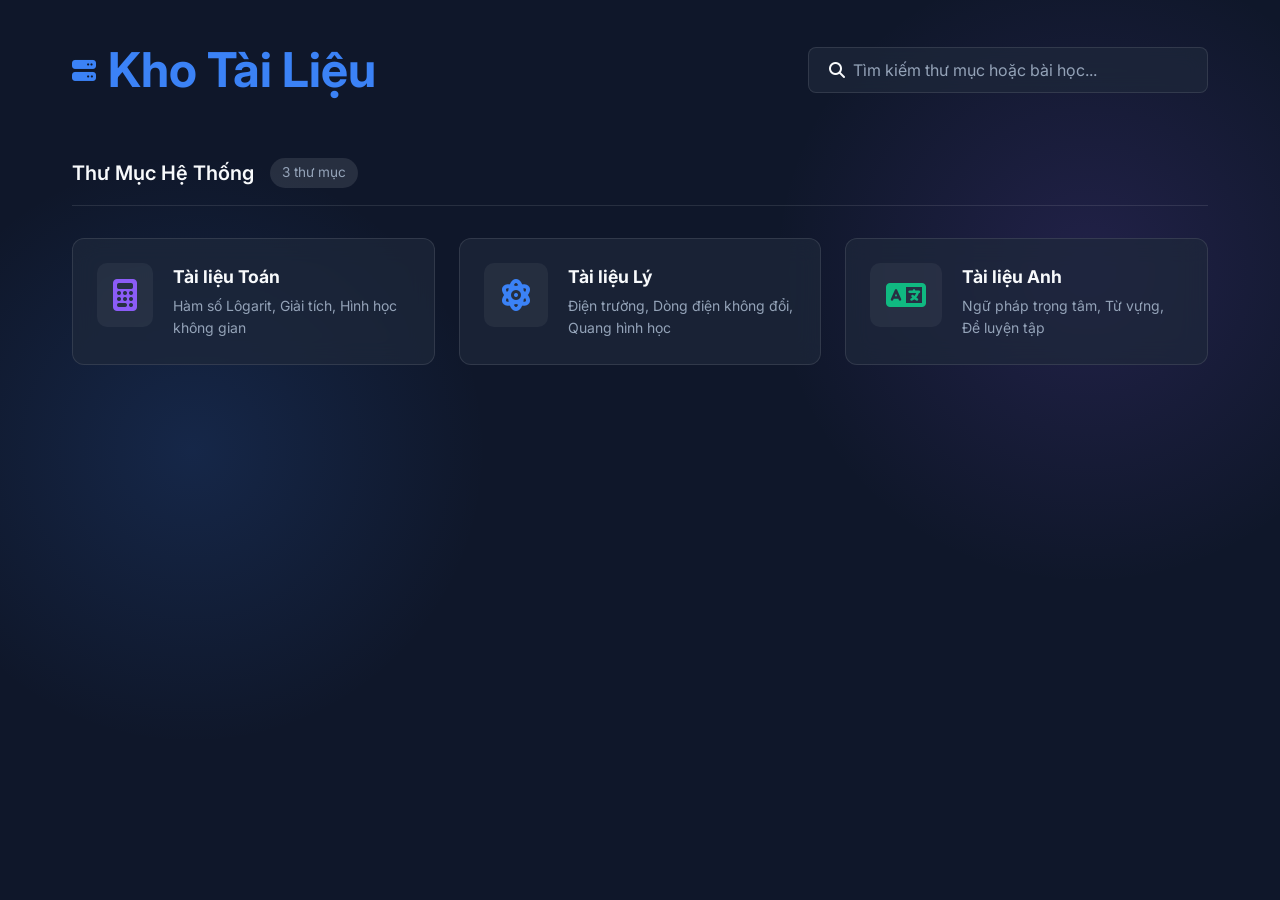
==== index.html @ 354f8611 "Update link in folder card to point to anh.html" ====
<!DOCTYPE html>
<html lang="vi">
<head>
    <meta charset="UTF-8">
    <meta name="viewport" content="width=device-width, initial-scale=1.0">
    <title>Hệ Thống Lưu Trữ Tài Liệu</title>
    <link href="https://fonts.googleapis.com/css2?family=Inter:wght@300;400;600&display=swap" rel="stylesheet">
    <link rel="stylesheet" href="https://cdnjs.cloudflare.com/ajax/libs/font-awesome/6.4.0/css/all.min.css">
    <link rel="stylesheet" href="style.css">
</head>
<body>
    <div class="container">
        <header>
            <div class="logo">
                <i class="fa-solid fa-server"></i>
                <h1>Kho Tài Liệu</h1>
            </div>
            <div class="search-bar">
                <i class="fa-solid fa-magnifying-glass"></i>
                <input type="text" id="searchInput" placeholder="Tìm kiếm thư mục hoặc bài học...">
            </div>
        </header>

        <main>
            <div class="section-title">
                <h2>Thư Mục Hệ Thống</h2>
                <span class="item-count" id="itemCount">Đang tải...</span>
            </div>

            <div class="grid-container" id="folderGrid">
                
                <a href="#" class="folder-card">
                    <div class="folder-icon math-color"><i class="fa-solid fa-calculator"></i></div>
                    <div class="folder-info">
                        <h3>Tài liệu Toán</h3>
                        <p>Hàm số Lôgarit, Giải tích, Hình học không gian</p>
                    </div>
                </a>

                <a href="#" class="folder-card">
                    <div class="folder-icon doc-color"><i class="fa-solid fa-atom"></i></div>
                    <div class="folder-info">
                        <h3>Tài liệu Lý</h3>
                        <p>Điện trường, Dòng điện không đổi, Quang hình học</p>
                    </div>
                </a>

                <a href="anh.html" class="folder-card">
                    <div class="folder-icon cyber-color"><i class="fa-solid fa-language"></i></div>
                    <div class="folder-info">
                        <h3>Tài liệu Anh</h3>
                        <p>Ngữ pháp trọng tâm, Từ vựng, Đề luyện tập</p>
                    </div>
                </a>

            </div>
        </main>
    </div>

    <script src="script.js"></script>
</body>
</html>
---- style.css ----
/* Reset CSS cơ bản */
* {
    margin: 0;
    padding: 0;
    box-sizing: border-box;
}

:root {
    --bg-main: #0f172a;       /* Nền tối sâu */
    --glass-bg: rgba(30, 41, 59, 0.7); /* Nền kính */
    --glass-border: rgba(255, 255, 255, 0.1);
    --glass-shadow: 0 8px 32px 0 rgba(0, 0, 0, 0.37);
    --text-main: #f8fafc;
    --text-muted: #94a3b8;
    --accent: #3b82f6;
    --hover-bg: rgba(255, 255, 255, 0.05);
}

body {
    font-family: 'Inter', sans-serif;
    background-color: var(--bg-main);
    color: var(--text-main);
    min-height: 100vh;
    line-height: 1.6;
    /* Thêm một chút gradient nền mờ cho đẹp */
    background-image: radial-gradient(circle at 15% 50%, rgba(59, 130, 246, 0.15), transparent 25%),
                      radial-gradient(circle at 85% 30%, rgba(139, 92, 246, 0.15), transparent 25%);
}

a {
    text-decoration: none;
    color: inherit;
}

.container {
    max-width: 1200px;
    margin: 0 auto;
    padding: 2rem;
}

/* --- Header & Thanh tìm kiếm --- */
header {
    display: flex;
    justify-content: space-between;
    align-items: center;
    margin-bottom: 3rem;
    flex-wrap: wrap;
    gap: 1rem;
}

.logo {
    display: flex;
    align-items: center;
    gap: 0.75rem;
    font-size: 1.5rem;
    font-weight: 600;
    color: var(--accent);
}

.search-bar {
    background: var(--glass-bg);
    border: 1px solid var(--glass-border);
    border-radius: 8px;
    padding: 0.75rem 1.25rem;
    display: flex;
    align-items: center;
    gap: 0.5rem;
    width: 100%;
    max-width: 400px;
    backdrop-filter: blur(10px);
    -webkit-backdrop-filter: blur(10px);
    transition: all 0.3s ease;
}

.search-bar:focus-within {
    border-color: var(--accent);
    box-shadow: 0 0 0 2px rgba(59, 130, 246, 0.2);
}

.search-bar input {
    background: transparent;
    border: none;
    color: var(--text-main);
    width: 100%;
    outline: none;
    font-size: 1rem;
    font-family: inherit;
}

.search-bar input::placeholder {
    color: var(--text-muted);
}

/* --- Main Content --- */
.section-title {
    display: flex;
    align-items: center;
    gap: 1rem;
    margin-bottom: 2rem;
    border-bottom: 1px solid var(--glass-border);
    padding-bottom: 1rem;
}

.section-title h2 {
    font-size: 1.25rem;
    font-weight: 600;
}

.item-count {
    background: rgba(255, 255, 255, 0.1);
    padding: 0.25rem 0.75rem;
    border-radius: 20px;
    font-size: 0.85rem;
    color: var(--text-muted);
}

/* --- Grid Hệ Thống --- */
.grid-container {
    display: grid;
    grid-template-columns: repeat(auto-fill, minmax(320px, 1fr));
    gap: 1.5rem;
}

.folder-card {
    background: var(--glass-bg);
    backdrop-filter: blur(12px);
    -webkit-backdrop-filter: blur(12px);
    border: 1px solid var(--glass-border);
    border-radius: 12px;
    padding: 1.5rem;
    display: flex;
    align-items: flex-start;
    gap: 1.25rem;
    transition: transform 0.2s ease, box-shadow 0.2s ease, background 0.2s ease;
}

.folder-card:hover {
    transform: translateY(-4px);
    box-shadow: var(--glass-shadow);
    background: var(--hover-bg);
    border-color: rgba(255, 255, 255, 0.2);
}

.folder-icon {
    font-size: 2rem;
    padding: 1rem;
    border-radius: 10px;
    display: flex;
    align-items: center;
    justify-content: center;
    background: rgba(255, 255, 255, 0.05);
}

/* Tùy chỉnh màu Icon cho từng môn học/thư mục */
.html-color { color: #e34f26; }
.cyber-color { color: #10b981; }
.python-color { color: #f59e0b; }
.math-color { color: #8b5cf6; }
.chem-color { color: #ec4899; }
.doc-color { color: #3b82f6; }

.folder-info h3 {
    font-size: 1.1rem;
    margin-bottom: 0.25rem;
    color: var(--text-main);
}

.folder-info p {
    font-size: 0.875rem;
    color: var(--text-muted);
}

/* --- Responsive --- */
@media (max-width: 768px) {
    header {
        flex-direction: column;
        align-items: flex-start;
    }
    .search-bar {
        max-width: 100%;
    }
    .grid-container {
        grid-template-columns: 1fr;
    }
}
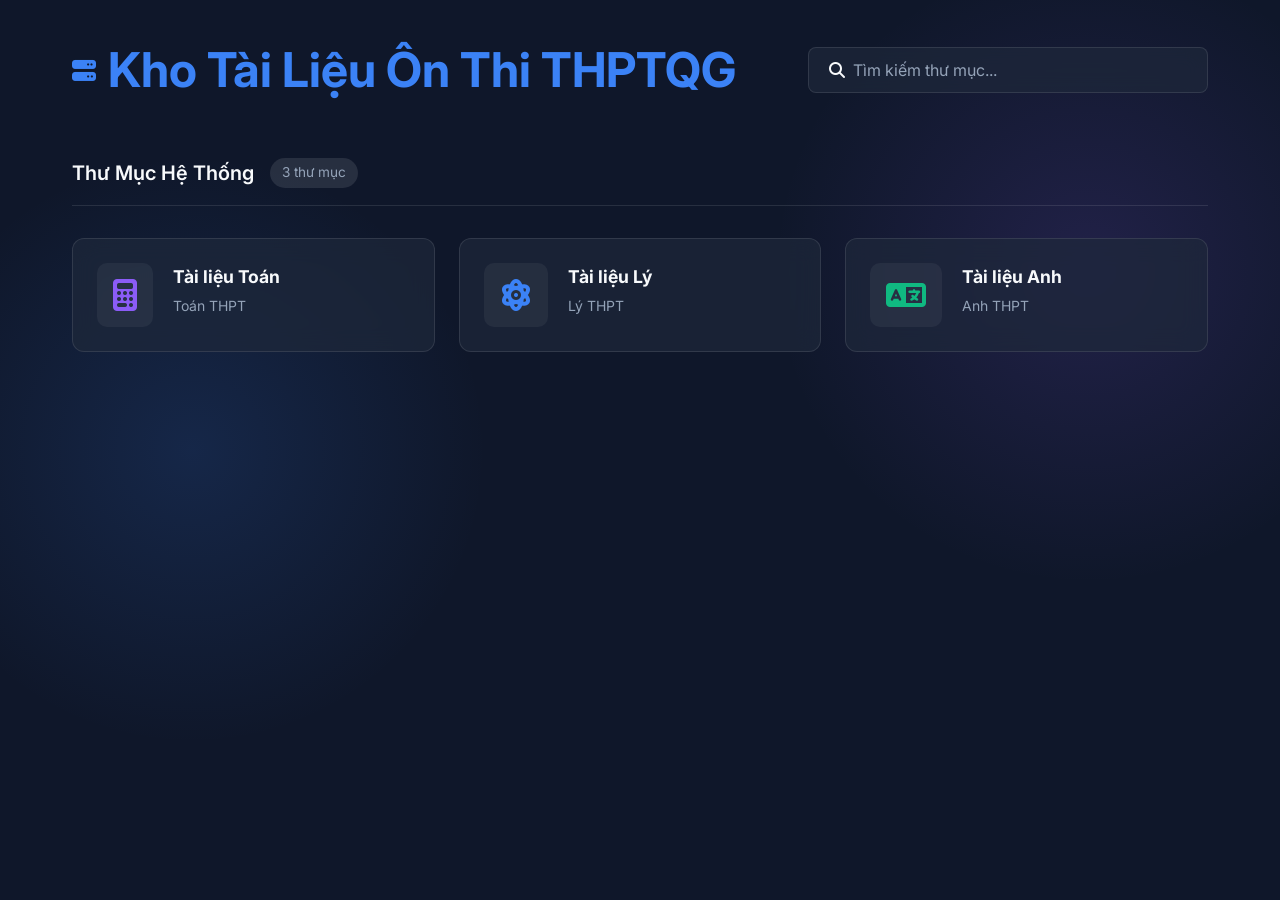
==== commit c46bbdb6: "Update titles and placeholders in index.html" ====
--- a/index.html
+++ b/index.html
@@ -3,7 +3,7 @@
 <head>
     <meta charset="UTF-8">
     <meta name="viewport" content="width=device-width, initial-scale=1.0">
-    <title>Hệ Thống Lưu Trữ Tài Liệu</title>
+    <title>TÀI LIỆU THPTQG</title>
     <link href="https://fonts.googleapis.com/css2?family=Inter:wght@300;400;600&display=swap" rel="stylesheet">
     <link rel="stylesheet" href="https://cdnjs.cloudflare.com/ajax/libs/font-awesome/6.4.0/css/all.min.css">
     <link rel="stylesheet" href="style.css">
@@ -13,11 +13,11 @@
         <header>
             <div class="logo">
                 <i class="fa-solid fa-server"></i>
-                <h1>Kho Tài Liệu</h1>
+                <h1>Kho Tài Liệu Ôn Thi THPTQG</h1>
             </div>
             <div class="search-bar">
                 <i class="fa-solid fa-magnifying-glass"></i>
-                <input type="text" id="searchInput" placeholder="Tìm kiếm thư mục hoặc bài học...">
+                <input type="text" id="searchInput" placeholder="Tìm kiếm thư mục...">
             </div>
         </header>
 
@@ -33,7 +33,7 @@
                     <div class="folder-icon math-color"><i class="fa-solid fa-calculator"></i></div>
                     <div class="folder-info">
                         <h3>Tài liệu Toán</h3>
-                        <p>Hàm số Lôgarit, Giải tích, Hình học không gian</p>
+                        <p>Toán THPT</p>
                     </div>
                 </a>
 
@@ -41,7 +41,7 @@
                     <div class="folder-icon doc-color"><i class="fa-solid fa-atom"></i></div>
                     <div class="folder-info">
                         <h3>Tài liệu Lý</h3>
-                        <p>Điện trường, Dòng điện không đổi, Quang hình học</p>
+                        <p>Lý THPT</p>
                     </div>
                 </a>
 
@@ -49,7 +49,7 @@
                     <div class="folder-icon cyber-color"><i class="fa-solid fa-language"></i></div>
                     <div class="folder-info">
                         <h3>Tài liệu Anh</h3>
-                        <p>Ngữ pháp trọng tâm, Từ vựng, Đề luyện tập</p>
+                        <p>Anh THPT</p>
                     </div>
                 </a>
 
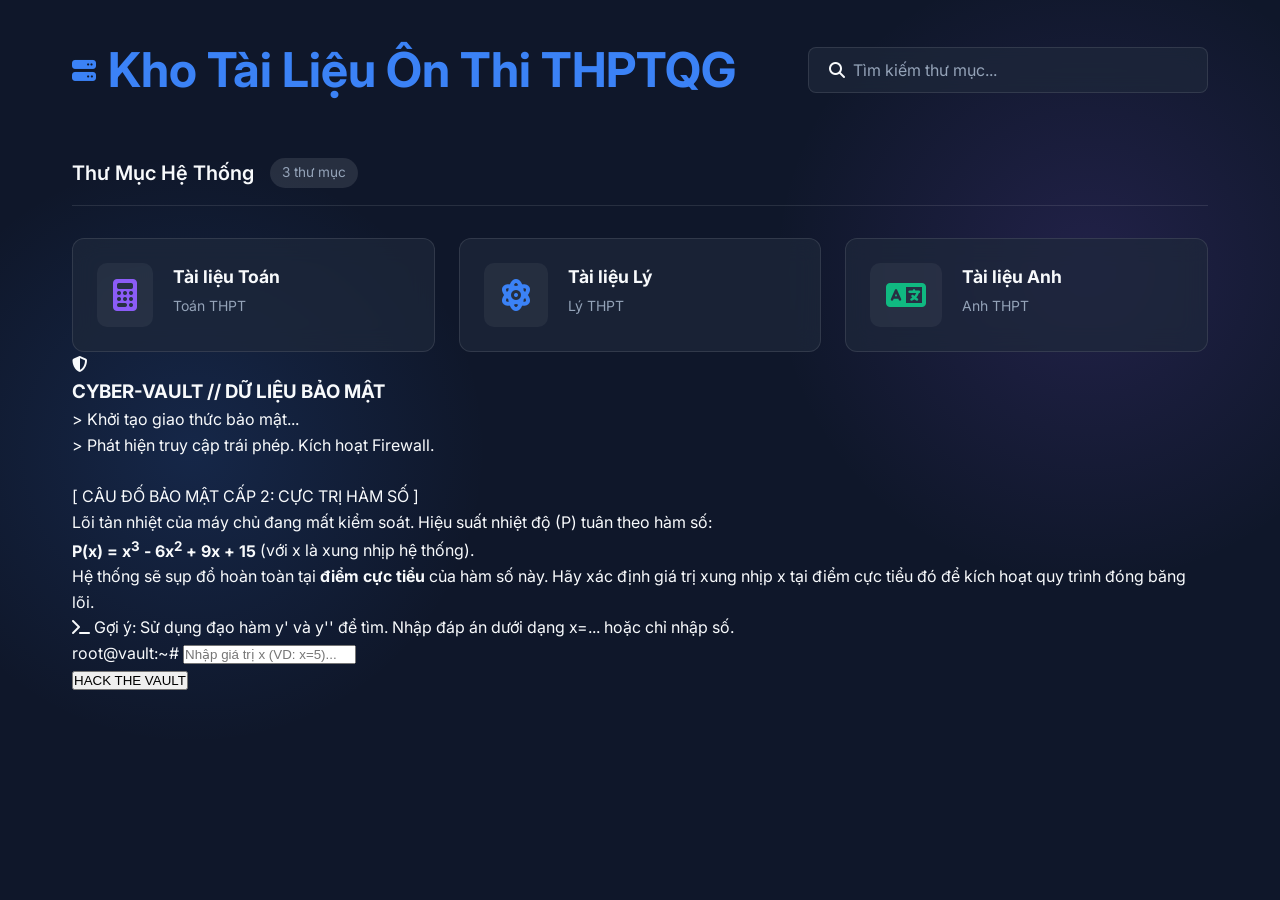
==== commit ebc3bb4b: "Add Cyber Vault section with puzzle and input" ====
--- a/index.html
+++ b/index.html
@@ -54,6 +54,54 @@
                 </a>
 
             </div>
+            <div class="cyber-vault-section">
+    <div class="glass-card vault-container">
+        <div class="vault-header">
+            <i class="fa-solid fa-shield-halved"></i> 
+            <h3>CYBER-VAULT // DỮ LIỆU BẢO MẬT</h3>
+        </div>
+        
+        <div class="terminal-screen" id="terminalScreen">
+            <div class="scanline"></div>
+            <p class="sys-msg">> Khởi tạo giao thức bảo mật...</p>
+            <p class="sys-msg">> Phát hiện truy cập trái phép. Kích hoạt Firewall.</p>
+            <br>
+            <p class="puzzle-text">
+                [ CÂU ĐỐ BẢO MẬT CẤP 2: CỰC TRỊ HÀM SỐ ]<br>
+                Lõi tản nhiệt của máy chủ đang mất kiểm soát. Hiệu suất nhiệt độ (P) tuân theo hàm số: <br>
+                <b>P(x) = x<sup>3</sup> - 6x<sup>2</sup> + 9x + 15</b> (với x là xung nhịp hệ thống). <br>
+                Hệ thống sẽ sụp đổ hoàn toàn tại <b>điểm cực tiểu</b> của hàm số này. Hãy xác định giá trị xung nhịp x tại điểm cực tiểu đó để kích hoạt quy trình đóng băng lõi.
+            </p>
+            <p class="puzzle-hint">
+                <i class="fa-solid fa-terminal"></i> Gợi ý: Sử dụng đạo hàm y' và y'' để tìm. Nhập đáp án dưới dạng x=... hoặc chỉ nhập số.
+            </p>
+            
+            <div class="input-group">
+                <span class="prompt">root@vault:~#</span>
+                <input type="text" id="vaultInput" placeholder="Nhập giá trị x (VD: x=5)..." autocomplete="off">
+            </div>
+            
+            <button id="hackBtn" class="hack-btn">HACK THE VAULT</button>
+            <p id="vaultFeedback" class="vault-feedback"></p>
+        </div>
+
+        <div class="secret-content" id="secretContent" style="display: none;">
+            <div class="unlock-success">
+                <i class="fa-solid fa-lock-open unlock-icon"></i>
+                <h4>TRUY CẬP THÀNH CÔNG</h4>
+                <p>Đã giải mã phân vùng ẩn.</p>
+                
+                <div class="vip-file">
+                    <div class="file-name">
+                        <i class="fa-solid fa-file-pdf" style="color: #ef4444; font-size: 1.5rem;"></i>
+                        <span>Bí kíp giải nhanh Toán - Giới hạn & Đạo hàm (Lưu hành nội bộ)</span>
+                    </div>
+                    <a href="#" class="download-btn"><i class="fa-solid fa-download"></i> Tải Xuống</a>
+                </div>
+            </div>
+        </div>
+    </div>
+</div>
         </main>
     </div>
 
--- a/style.css
+++ b/style.css
@@ -1,4 +1,3 @@
-/* Reset CSS cơ bản */
 * {
     margin: 0;
     padding: 0;
@@ -6,8 +5,8 @@
 }
 
 :root {
-    --bg-main: #0f172a;       /* Nền tối sâu */
-    --glass-bg: rgba(30, 41, 59, 0.7); /* Nền kính */
+    --bg-main: #0f172a;       
+    --glass-bg: rgba(30, 41, 59, 0.7); 
     --glass-border: rgba(255, 255, 255, 0.1);
     --glass-shadow: 0 8px 32px 0 rgba(0, 0, 0, 0.37);
     --text-main: #f8fafc;
@@ -22,7 +21,7 @@
     color: var(--text-main);
     min-height: 100vh;
     line-height: 1.6;
-    /* Thêm một chút gradient nền mờ cho đẹp */
+    
     background-image: radial-gradient(circle at 15% 50%, rgba(59, 130, 246, 0.15), transparent 25%),
                       radial-gradient(circle at 85% 30%, rgba(139, 92, 246, 0.15), transparent 25%);
 }
@@ -38,7 +37,7 @@
     padding: 2rem;
 }
 
-/* --- Header & Thanh tìm kiếm --- */
+
 header {
     display: flex;
     justify-content: space-between;
@@ -91,7 +90,7 @@
     color: var(--text-muted);
 }
 
-/* --- Main Content --- */
+
 .section-title {
     display: flex;
     align-items: center;
@@ -114,7 +113,7 @@
     color: var(--text-muted);
 }
 
-/* --- Grid Hệ Thống --- */
+
 .grid-container {
     display: grid;
     grid-template-columns: repeat(auto-fill, minmax(320px, 1fr));
@@ -151,7 +150,7 @@
     background: rgba(255, 255, 255, 0.05);
 }
 
-/* Tùy chỉnh màu Icon cho từng môn học/thư mục */
+
 .html-color { color: #e34f26; }
 .cyber-color { color: #10b981; }
 .python-color { color: #f59e0b; }
@@ -170,7 +169,7 @@
     color: var(--text-muted);
 }
 
-/* --- Responsive --- */
+
 @media (max-width: 768px) {
     header {
         flex-direction: column;
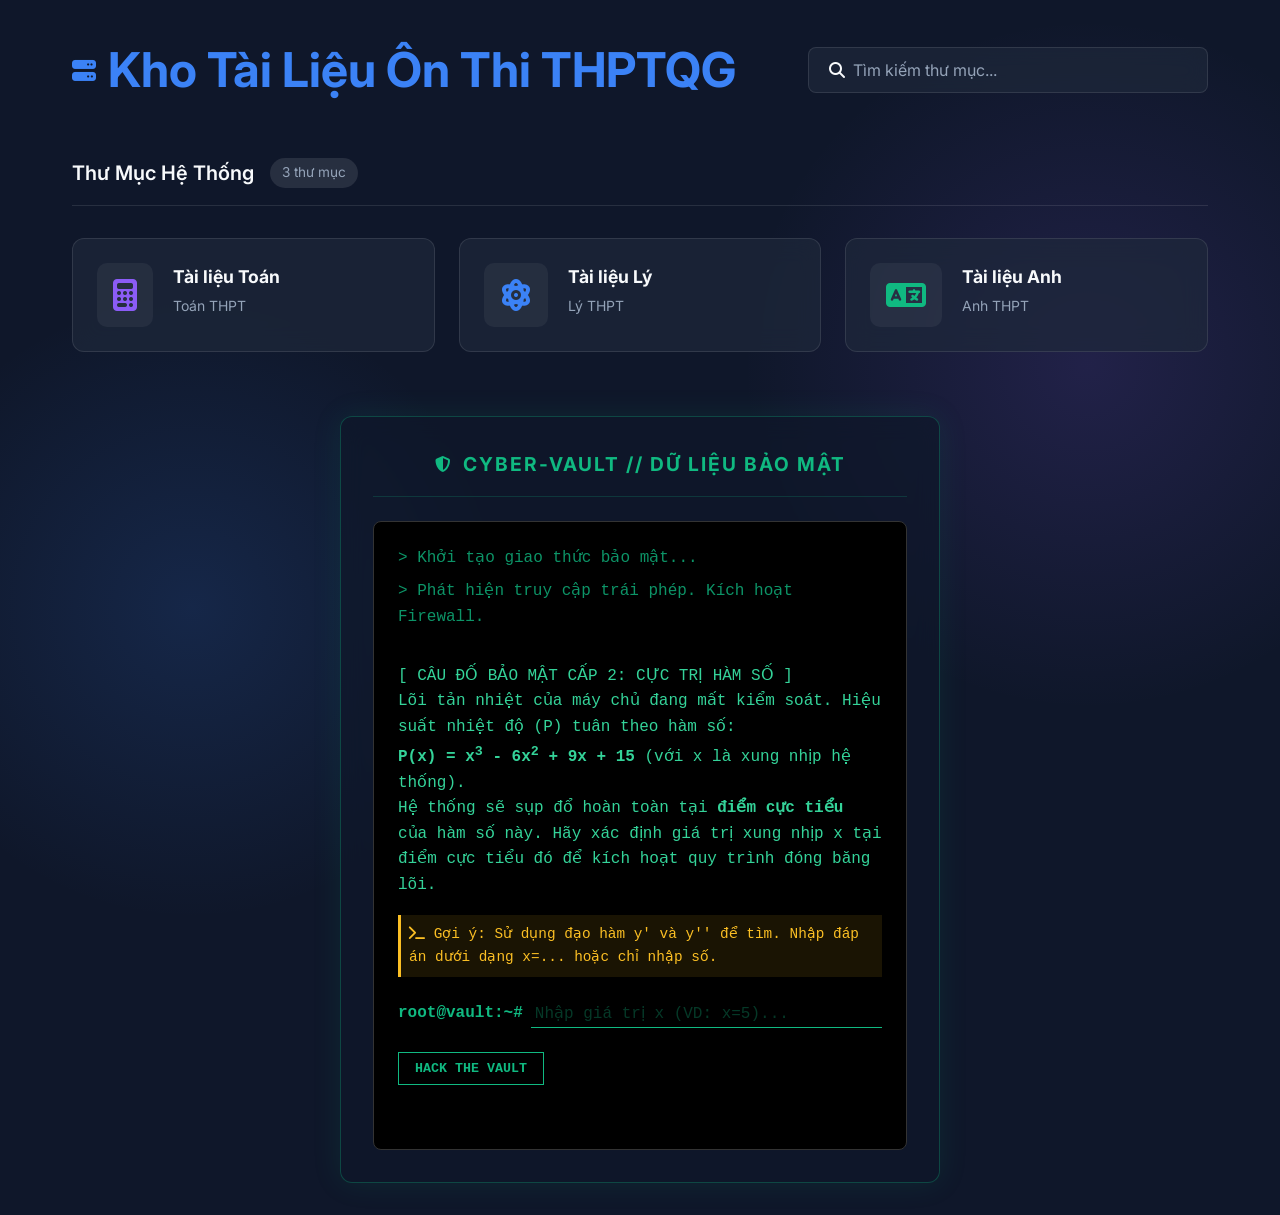
==== commit 457496ef: "Update file name display in index.html" ====
--- a/index.html
+++ b/index.html
@@ -94,7 +94,7 @@
                 <div class="vip-file">
                     <div class="file-name">
                         <i class="fa-solid fa-file-pdf" style="color: #ef4444; font-size: 1.5rem;"></i>
-                        <span>Bí kíp giải nhanh Toán - Giới hạn & Đạo hàm (Lưu hành nội bộ)</span>
+                        <span>Hiện chưa cập nhật</span>
                     </div>
                     <a href="#" class="download-btn"><i class="fa-solid fa-download"></i> Tải Xuống</a>
                 </div>
--- a/style.css
+++ b/style.css
@@ -182,3 +182,166 @@
         grid-template-columns: 1fr;
     }
 }
+/* --- CYBER-VAULT STYLES --- */
+.cyber-vault-section {
+    margin-top: 4rem;
+    display: flex;
+    justify-content: center;
+    width: 100%;
+}
+
+.vault-container {
+    background: rgba(15, 23, 42, 0.7);
+    border: 1px solid rgba(16, 185, 129, 0.3);
+    backdrop-filter: blur(12px);
+    -webkit-backdrop-filter: blur(12px);
+    padding: 2rem;
+    border-radius: 12px;
+    width: 100%;
+    max-width: 600px;
+    box-shadow: 0 0 30px rgba(16, 185, 129, 0.1);
+}
+
+.vault-header {
+    display: flex;
+    align-items: center;
+    justify-content: center;
+    gap: 0.75rem;
+    color: #10b981;
+    margin-bottom: 1.5rem;
+    border-bottom: 1px solid rgba(16, 185, 129, 0.2);
+    padding-bottom: 1rem;
+}
+
+.vault-header h3 {
+    font-size: 1.2rem;
+    letter-spacing: 2px;
+    margin: 0;
+}
+
+/* Giao diện Terminal */
+.terminal-screen {
+    background: #000000;
+    border: 1px solid #333;
+    border-radius: 8px;
+    padding: 1.5rem;
+    font-family: 'Courier New', Courier, monospace;
+    color: #10b981;
+    position: relative;
+    overflow: hidden;
+}
+
+.sys-msg {
+    margin: 0 0 0.5rem 0;
+    opacity: 0.8;
+}
+
+.puzzle-text {
+    line-height: 1.6;
+    margin-bottom: 1rem;
+    color: #34d399;
+}
+
+.puzzle-hint {
+    color: #fbbf24;
+    font-size: 0.9rem;
+    margin-bottom: 1.5rem;
+    padding: 0.5rem;
+    background: rgba(251, 191, 36, 0.1);
+    border-left: 3px solid #fbbf24;
+}
+
+.input-group {
+    display: flex;
+    align-items: center;
+    gap: 0.5rem;
+    margin-bottom: 1.5rem;
+}
+
+.prompt {
+    font-weight: bold;
+    color: #10b981;
+}
+
+#vaultInput {
+    background: transparent;
+    border: none;
+    border-bottom: 1px solid #10b981;
+    color: #fff;
+    font-family: inherit;
+    font-size: 1rem;
+    padding: 0.25rem;
+    width: 100%;
+    outline: none;
+}
+
+#vaultInput::placeholder {
+    color: rgba(16, 185, 129, 0.3);
+}
+
+.hack-btn {
+    background: transparent;
+    color: #10b981;
+    border: 1px solid #10b981;
+    padding: 0.5rem 1rem;
+    font-family: inherit;
+    font-weight: bold;
+    cursor: pointer;
+    transition: all 0.3s;
+    text-transform: uppercase;
+}
+
+.hack-btn:hover {
+    background: #10b981;
+    color: #000;
+    box-shadow: 0 0 15px rgba(16, 185, 129, 0.5);
+}
+
+.vault-feedback {
+    margin-top: 1rem;
+    font-weight: bold;
+    min-height: 1.5rem;
+}
+
+/* Nội dung Vip */
+.unlock-success {
+    text-align: center;
+    padding: 2rem 0;
+}
+
+.unlock-icon {
+    font-size: 3rem;
+    color: #10b981;
+    margin-bottom: 1rem;
+    animation: dropIn 0.5s ease-out;
+}
+
+.vip-file {
+    background: rgba(255, 255, 255, 0.05);
+    border: 1px dashed rgba(16, 185, 129, 0.5);
+    padding: 1rem;
+    border-radius: 8px;
+    margin-top: 1.5rem;
+    display: flex;
+    justify-content: space-between;
+    align-items: center;
+}
+
+.download-btn {
+    color: #10b981;
+    text-decoration: none;
+    padding: 0.5rem 1rem;
+    border: 1px solid #10b981;
+    border-radius: 4px;
+    transition: 0.3s;
+}
+
+.download-btn:hover {
+    background: #10b981;
+    color: #000;
+}
+
+@keyframes dropIn {
+    0% { transform: translateY(-20px); opacity: 0; }
+    100% { transform: translateY(0); opacity: 1; }
+}
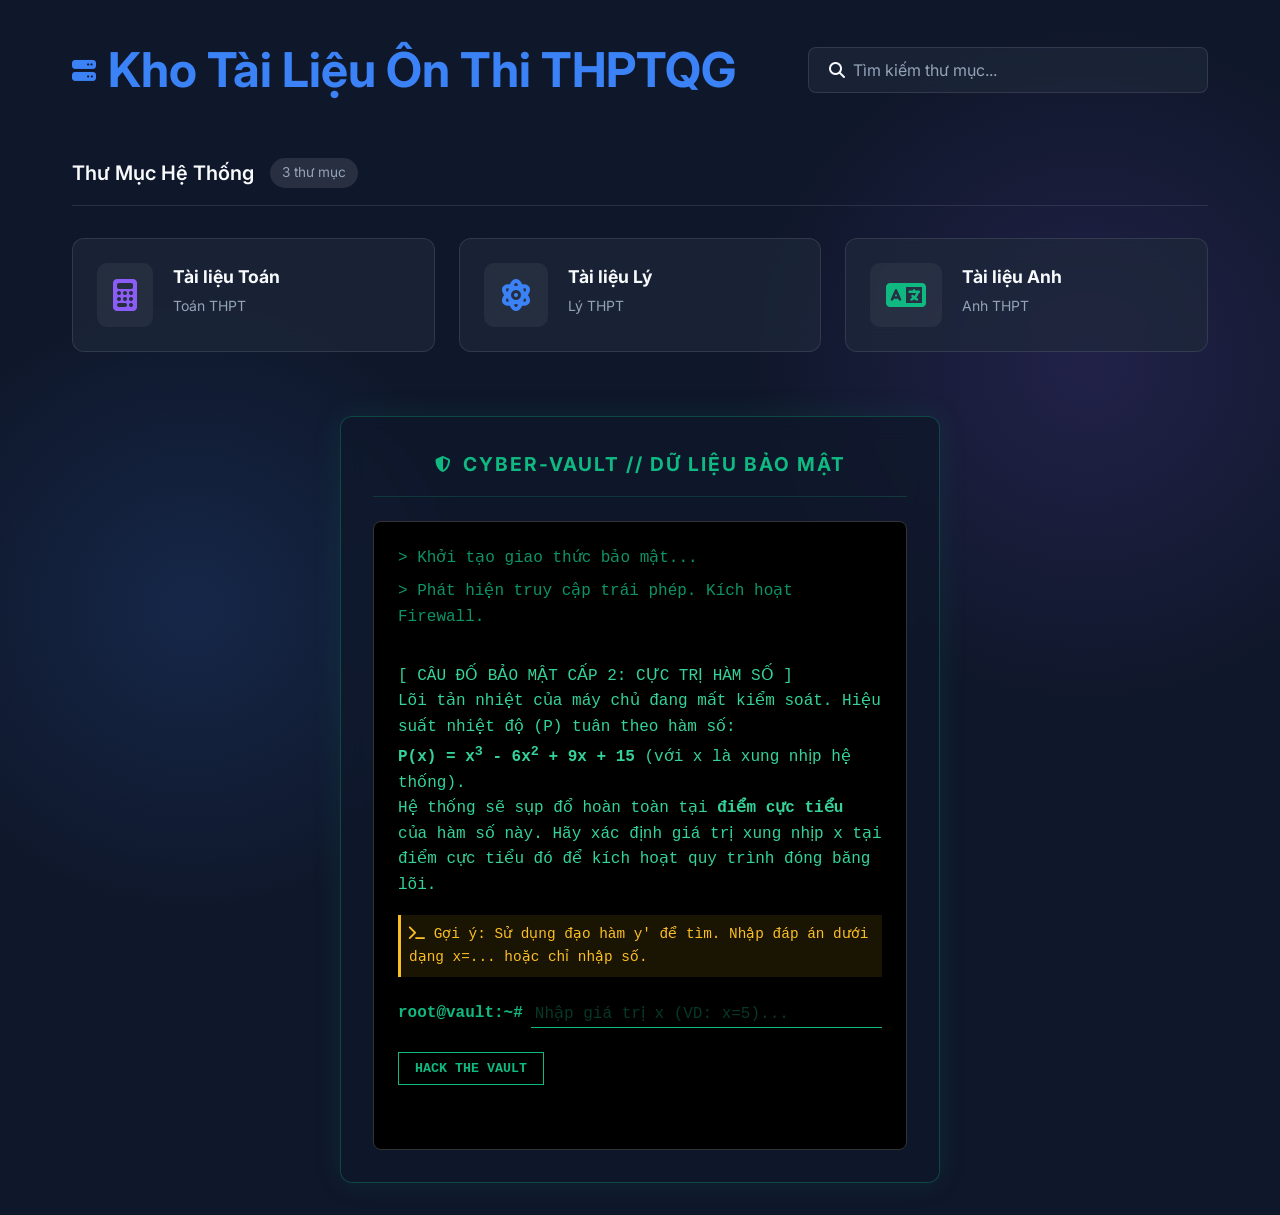
==== commit 8b0912f5: "Update hint for finding minimum using derivatives" ====
--- a/index.html
+++ b/index.html
@@ -73,7 +73,7 @@
                 Hệ thống sẽ sụp đổ hoàn toàn tại <b>điểm cực tiểu</b> của hàm số này. Hãy xác định giá trị xung nhịp x tại điểm cực tiểu đó để kích hoạt quy trình đóng băng lõi.
             </p>
             <p class="puzzle-hint">
-                <i class="fa-solid fa-terminal"></i> Gợi ý: Sử dụng đạo hàm y' và y'' để tìm. Nhập đáp án dưới dạng x=... hoặc chỉ nhập số.
+                <i class="fa-solid fa-terminal"></i> Gợi ý: Sử dụng đạo hàm y' để tìm. Nhập đáp án dưới dạng x=... hoặc chỉ nhập số.
             </p>
             
             <div class="input-group">
@@ -93,7 +93,7 @@
                 
                 <div class="vip-file">
                     <div class="file-name">
-                        <i class="fa-solid fa-file-pdf" style="color: #ef4444; font-size: 1.5rem;"></i>
+                        <i class="fa-solid fa-file-word" style="color: #ef4444; font-size: 1.5rem;"></i>
                         <span>Hiện chưa cập nhật</span>
                     </div>
                     <a href="#" class="download-btn"><i class="fa-solid fa-download"></i> Tải Xuống</a>
--- a/style.css
+++ b/style.css
@@ -182,7 +182,7 @@
         grid-template-columns: 1fr;
     }
 }
-/* --- CYBER-VAULT STYLES --- */
+
 .cyber-vault-section {
     margin-top: 4rem;
     display: flex;
@@ -219,7 +219,7 @@
     margin: 0;
 }
 
-/* Giao diện Terminal */
+
 .terminal-screen {
     background: #000000;
     border: 1px solid #333;
@@ -303,7 +303,7 @@
     min-height: 1.5rem;
 }
 
-/* Nội dung Vip */
+
 .unlock-success {
     text-align: center;
     padding: 2rem 0;
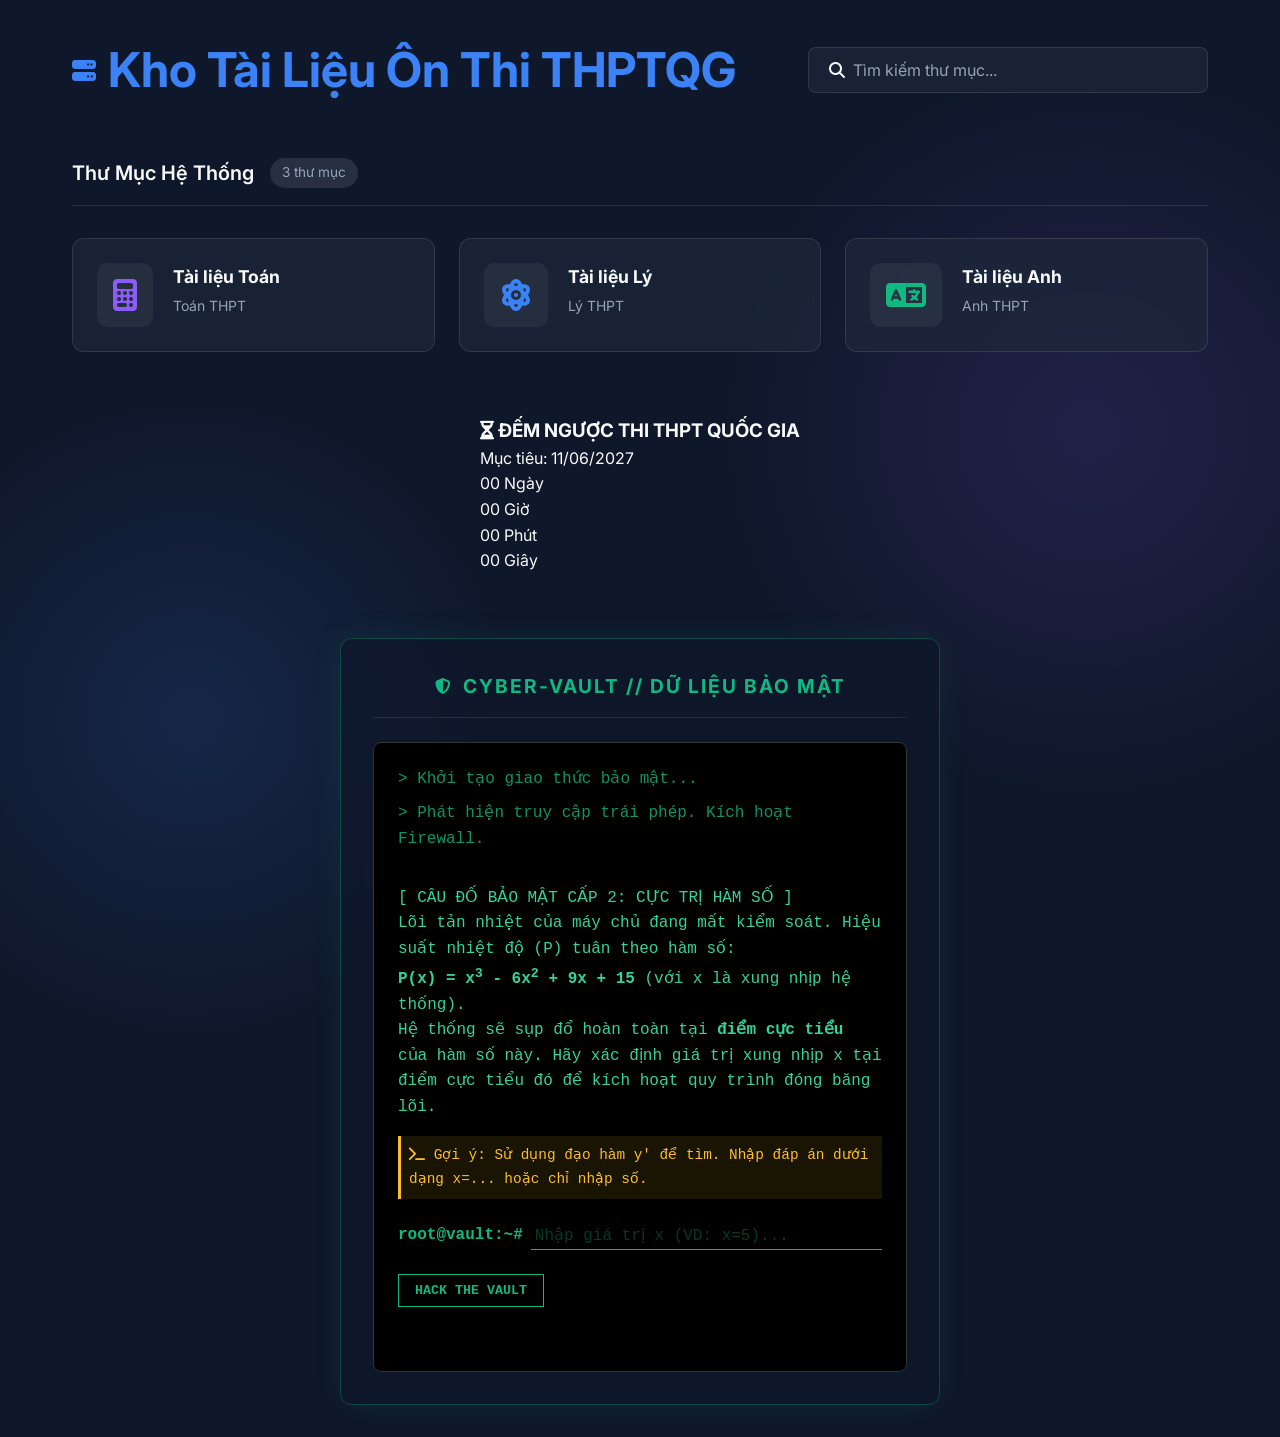
==== commit 3ba4d922: "Add countdown timer section to index.html" ====
--- a/index.html
+++ b/index.html
@@ -54,6 +54,31 @@
                 </a>
 
             </div>
+            <div class="countdown-section" style="margin-top: 4rem; display: flex; justify-content: center; width: 100%;">
+    <div class="glass-card countdown-container">
+        <h3><i class="fa-solid fa-hourglass-half"></i> ĐẾM NGƯỢC THI THPT QUỐC GIA</h3>
+        <p class="target-date">Mục tiêu: 11/06/2027</p>
+        
+        <div class="time-blocks">
+            <div class="time-box">
+                <span id="cd-days">00</span>
+                <span class="label">Ngày</span>
+            </div>
+            <div class="time-box">
+                <span id="cd-hours">00</span>
+                <span class="label">Giờ</span>
+            </div>
+            <div class="time-box">
+                <span id="cd-minutes">00</span>
+                <span class="label">Phút</span>
+            </div>
+            <div class="time-box">
+                <span id="cd-seconds">00</span>
+                <span class="label">Giây</span>
+            </div>
+        </div>
+    </div>
+</div>
             <div class="cyber-vault-section">
     <div class="glass-card vault-container">
         <div class="vault-header">
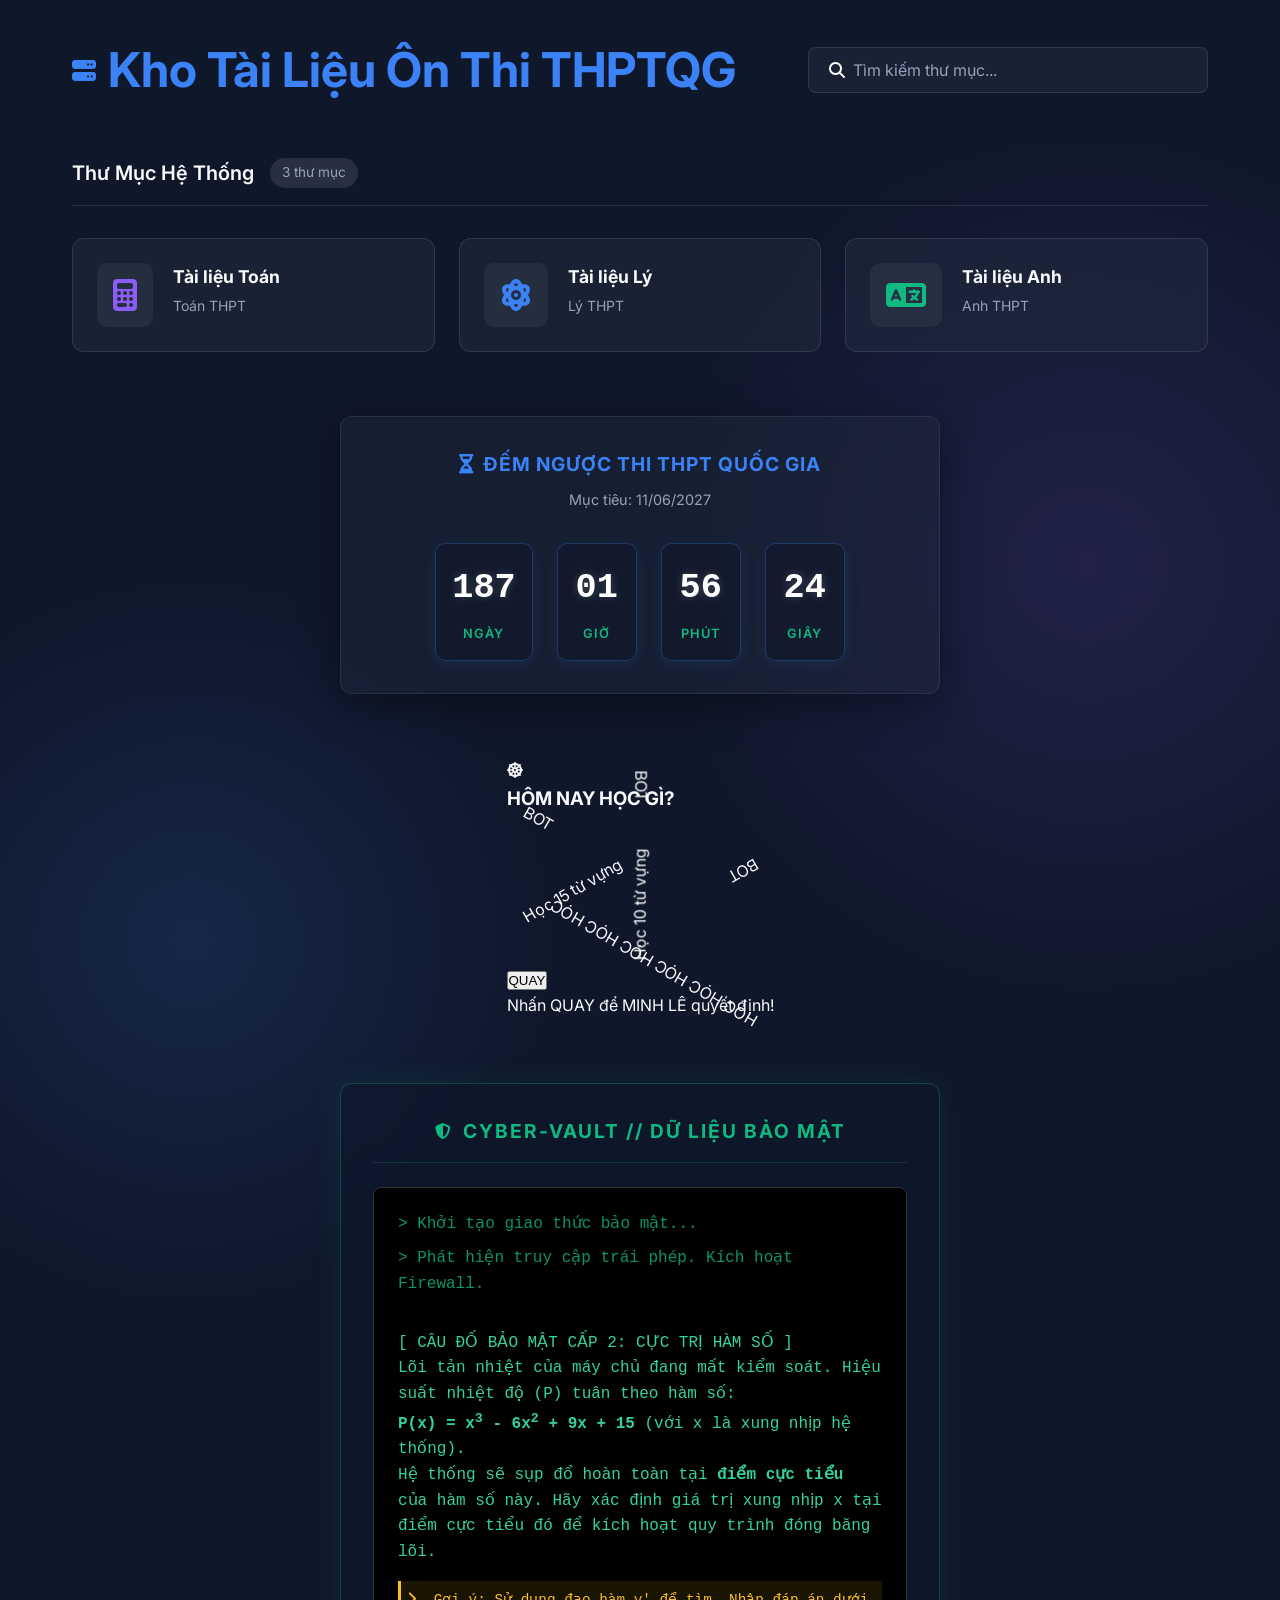
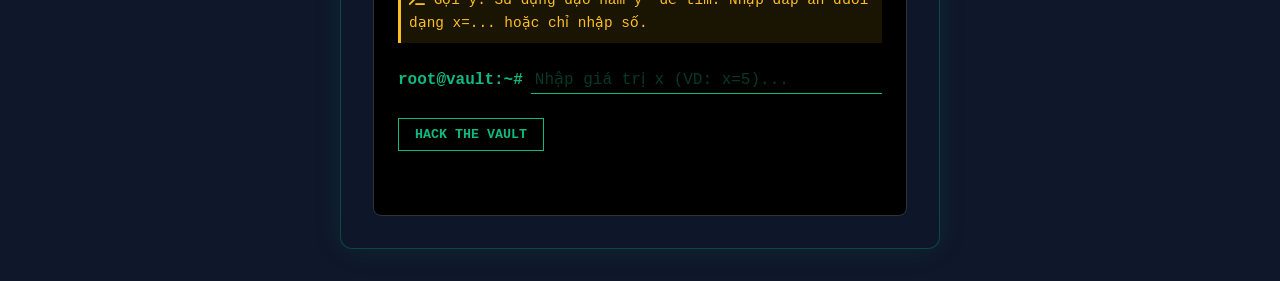
==== commit 3d078d0a: "Add interactive study wheel section to index.html" ====
--- a/index.html
+++ b/index.html
@@ -79,6 +79,31 @@
         </div>
     </div>
 </div>
+            <div class="wheel-widget-section" style="margin-top: 4rem; display: flex; justify-content: center; width: 100%;">
+    <div class="glass-card wheel-container">
+        <div class="wheel-header">
+            <i class="fa-solid fa-dharmachakra"></i>
+            <h3>HÔM NAY HỌC GÌ?</h3>
+        </div>
+        
+        <div class="wheel-box">
+            <div class="pointer"></div>
+            
+            <div id="studyWheel" class="the-wheel">
+                <div class="slice-text" style="transform: rotate(-90deg);">Học 10 từ vựng</div>
+                <div class="slice-text" style="transform: rotate(-30deg);">Học 15 từ vựng</div>
+                <div class="slice-text" style="transform: rotate(30deg);">BOT</div>
+                <div class="slice-text" style="transform: rotate(90deg);">BOT</div>
+                <div class="slice-text" style="transform: rotate(150deg);">BOT</div>
+                <div class="slice-text" style="transform: rotate(210deg);">HỌC HỌC HỌC HỌC HỌC HỌC</div>
+            </div>
+            
+            <button id="spinBtn" class="spin-center-btn">QUAY</button>
+        </div>
+        
+        <p id="spinResult" class="spin-result-text">Nhấn QUAY để MINH LÊ quyết định!</p>
+    </div>
+</div>
             <div class="cyber-vault-section">
     <div class="glass-card vault-container">
         <div class="vault-header">
--- a/style.css
+++ b/style.css
@@ -345,3 +345,75 @@
     0% { transform: translateY(-20px); opacity: 0; }
     100% { transform: translateY(0); opacity: 1; }
 }
+
+.countdown-container {
+    background: rgba(30, 41, 59, 0.5);
+    border: 1px solid rgba(255, 255, 255, 0.08);
+    backdrop-filter: blur(12px);
+    -webkit-backdrop-filter: blur(12px);
+    padding: 2rem;
+    border-radius: 12px;
+    text-align: center;
+    width: 100%;
+    max-width: 600px;
+    box-shadow: 0 10px 40px rgba(0, 0, 0, 0.4);
+}
+
+.countdown-container h3 {
+    font-size: 1.2rem;
+    color: #3b82f6;
+    margin-bottom: 0.5rem;
+    display: flex;
+    align-items: center;
+    justify-content: center;
+    gap: 0.6rem;
+    letter-spacing: 1px;
+}
+
+.target-date {
+    color: #9ca3af;
+    font-size: 0.9rem;
+    margin-bottom: 2rem;
+}
+
+.time-blocks {
+    display: flex;
+    justify-content: center;
+    gap: 1.5rem;
+}
+
+.time-box {
+    background: rgba(15, 23, 42, 0.6);
+    border: 1px solid rgba(59, 130, 246, 0.3);
+    border-radius: 10px;
+    padding: 1rem;
+    min-width: 80px;
+    display: flex;
+    flex-direction: column;
+    align-items: center;
+    box-shadow: 0 4px 15px rgba(59, 130, 246, 0.1);
+}
+
+.time-box span:first-child {
+    font-size: 2.2rem;
+    font-weight: 700;
+    color: #fff;
+    font-family: 'Courier New', Courier, monospace;
+    text-shadow: 0 0 10px rgba(255, 255, 255, 0.2);
+}
+
+.time-box .label {
+    font-size: 0.8rem;
+    color: #10b981;
+    text-transform: uppercase;
+    margin-top: 0.5rem;
+    font-weight: 600;
+    letter-spacing: 1px;
+}
+
+
+@media (max-width: 480px) {
+    .time-blocks { gap: 0.8rem; }
+    .time-box { min-width: 65px; padding: 0.8rem 0.5rem; }
+    .time-box span:first-child { font-size: 1.8rem; }
+}
